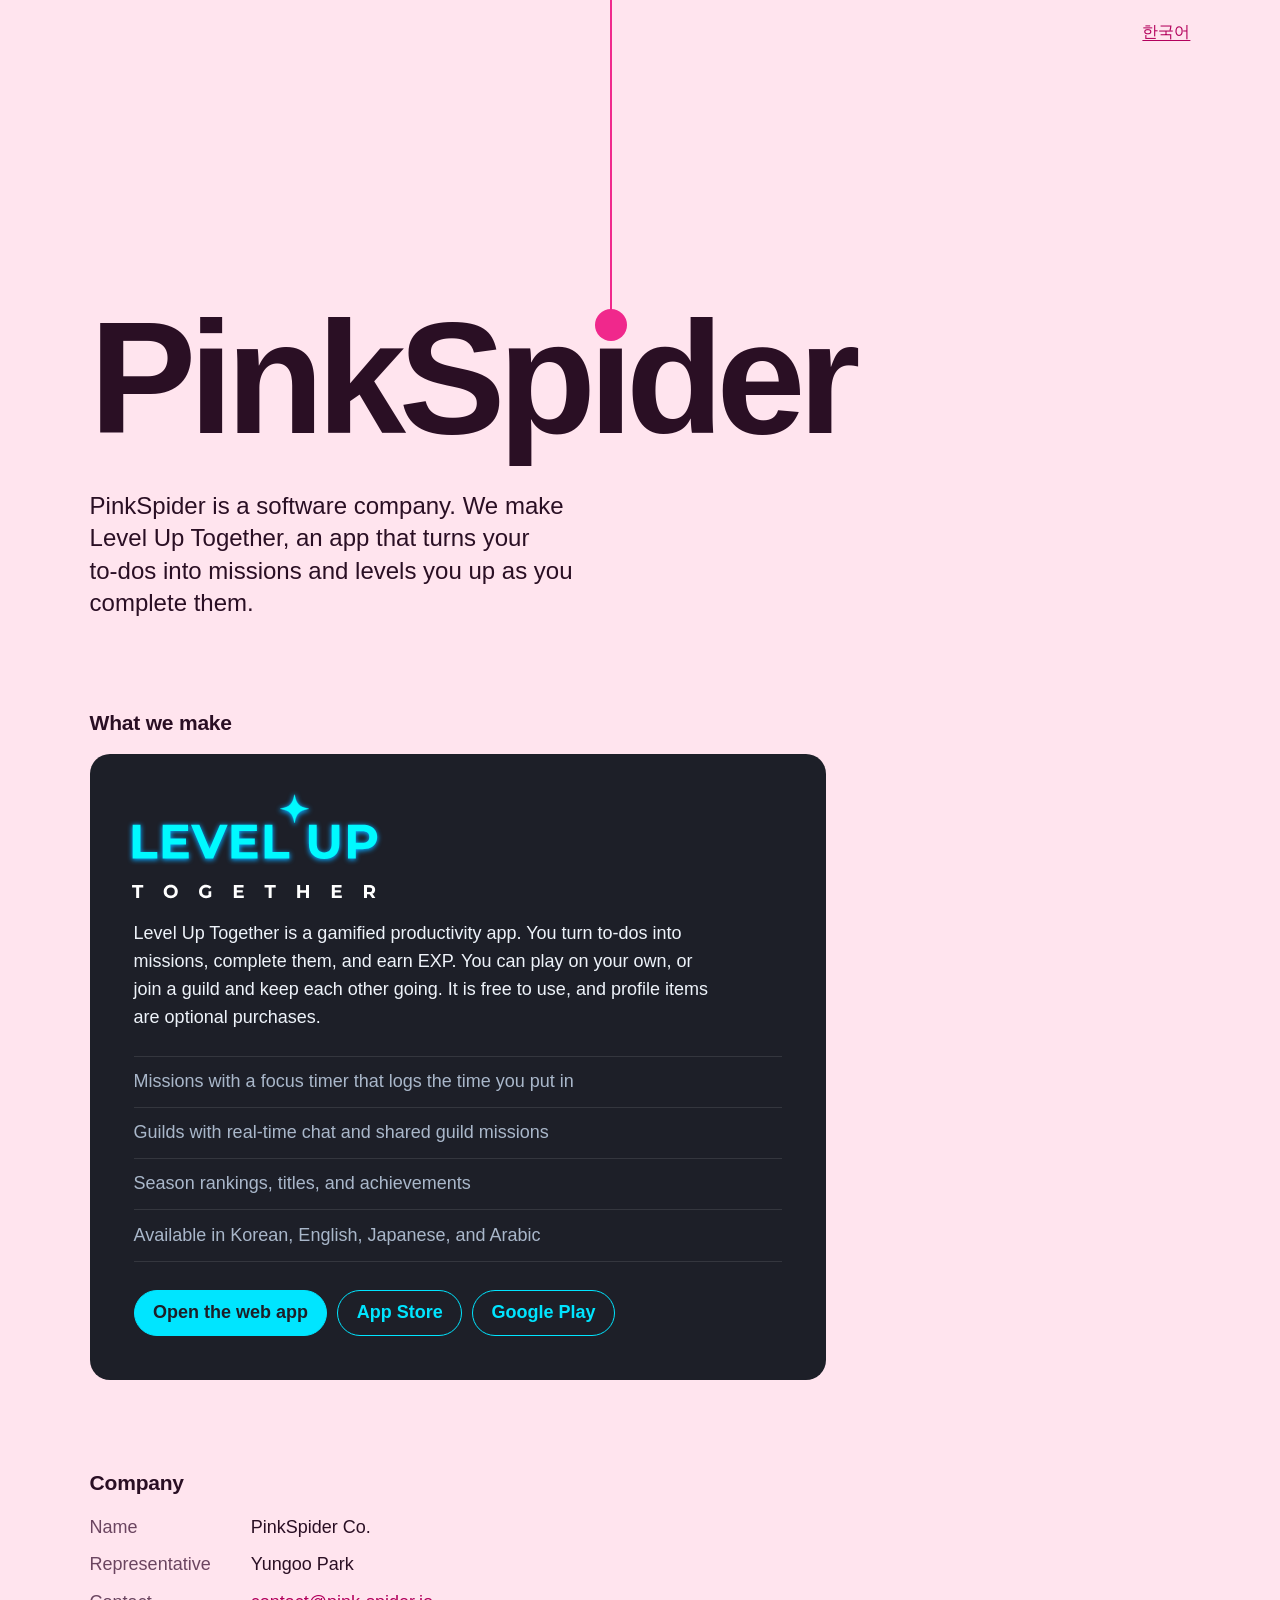
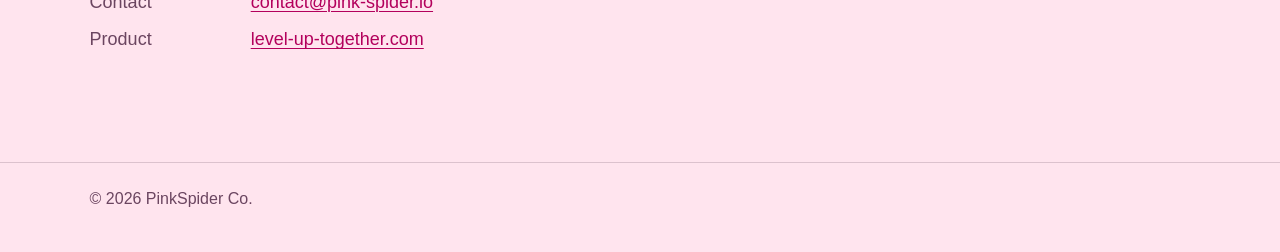
==== index.html @ 1b4ef824 "feat: [LUT-855] 회사 사이트 첫 페이지" ====
<!doctype html>
<html lang="en">
  <head>
    <meta charset="utf-8" />
    <meta name="viewport" content="width=device-width, initial-scale=1" />
    <title>PinkSpider | The company behind Level Up Together</title>
    <meta
      name="description"
      content="PinkSpider is the software company that makes Level Up Together, an app that turns to-dos into missions and levels you up as you complete them. Available on the web, iOS, and Android."
    />
    <link rel="canonical" href="https://pink-spider.io/" />
    <link rel="alternate" hreflang="en" href="https://pink-spider.io/" />
    <link rel="alternate" hreflang="ko" href="https://pink-spider.io/ko/" />
    <link rel="alternate" hreflang="x-default" href="https://pink-spider.io/" />
    <link rel="icon" href="/assets/favicon.svg" type="image/svg+xml" />
    <meta name="theme-color" content="#ffe4ee" media="(prefers-color-scheme: light)" />
    <meta name="theme-color" content="#210b1c" media="(prefers-color-scheme: dark)" />
    <meta property="og:type" content="website" />
    <meta property="og:site_name" content="PinkSpider" />
    <meta property="og:title" content="PinkSpider | The company behind Level Up Together" />
    <meta
      property="og:description"
      content="We make Level Up Together, an app that turns to-dos into missions and levels you up as you complete them."
    />
    <meta property="og:url" content="https://pink-spider.io/" />
    <meta property="og:image" content="https://pink-spider.io/assets/og.png" />
    <meta property="og:image:width" content="1200" />
    <meta property="og:image:height" content="630" />
    <meta property="og:locale" content="en_US" />
    <meta property="og:locale:alternate" content="ko_KR" />
    <meta name="twitter:card" content="summary_large_image" />
    <link rel="stylesheet" href="/assets/site.css" />
    <script type="application/ld+json">
      {
        "@context": "https://schema.org",
        "@type": "Organization",
        "name": "PinkSpider",
        "legalName": "PinkSpider Co.",
        "url": "https://pink-spider.io/",
        "email": "contact@pink-spider.io",
        "employee": {
          "@type": "Person",
          "name": "Yungoo Park",
          "jobTitle": "Representative"
        },
        "brand": {
          "@type": "Brand",
          "name": "Level Up Together",
          "url": "https://level-up-together.com/"
        },
        "sameAs": ["https://level-up-together.com/"]
      }
    </script>
  </head>
  <body>
    <a class="lang" href="/ko/" lang="ko" hreflang="ko">한국어</a>

    <main>
      <header class="hero">
        <h1 class="wordmark">PinkSp<span class="wordmark__i">i<span class="spider" aria-hidden="true"><span class="spider__body"></span></span></span>der</h1>
        <p class="lede">
          PinkSpider is a software company. We make Level Up Together, an app that turns your
          <span class="nowrap">to-dos</span> into missions and levels you up as you complete them.
        </p>
      </header>

      <section class="section" aria-labelledby="product-title">
        <h2 class="section__title" id="product-title">What we make</h2>
        <div class="product">
          <img
            class="product__logo"
            src="/assets/level-up-together.svg"
            alt="Level Up Together"
            width="906"
            height="404"
          />
          <p class="product__desc">
            Level Up Together is a gamified productivity app. You turn <span class="nowrap">to-dos</span> into missions,
            complete them, and earn EXP. You can play on your own, or join a guild and keep
            each other going. It is free to use, and profile items are optional purchases.
          </p>
          <ul class="product__facts">
            <li>Missions with a focus timer that logs the time you put in</li>
            <li>Guilds with real-time chat and shared guild missions</li>
            <li>Season rankings, titles, and achievements</li>
            <li>Available in Korean, English, Japanese, and Arabic</li>
          </ul>
          <p class="product__links">
            <a class="button button--solid" href="https://level-up-together.com/">Open the web app</a>
            <a
              class="button"
              href="https://apps.apple.com/app/id6791061267"
              aria-label="Level Up Together on the App Store"
              >App Store</a
            >
            <a
              class="button"
              href="https://play.google.com/store/apps/details?id=prod.level_up_together.com"
              aria-label="Level Up Together on Google Play"
              >Google Play</a
            >
          </p>
        </div>
      </section>

      <section class="section" aria-labelledby="company-title">
        <h2 class="section__title" id="company-title">Company</h2>
        <dl class="facts">
          <dt>Name</dt>
          <dd>PinkSpider Co.</dd>
          <dt>Representative</dt>
          <dd>Yungoo Park</dd>
          <dt>Contact</dt>
          <dd><a href="mailto:contact@pink-spider.io">contact@pink-spider.io</a></dd>
          <dt>Product</dt>
          <dd><a href="https://level-up-together.com/">level-up-together.com</a></dd>
        </dl>
      </section>
    </main>

    <footer class="footer">
      <p>© 2026 PinkSpider Co.</p>
    </footer>
  </body>
</html>
---- assets/site.css ----
/* PinkSpider 회사 사이트 — 한 장짜리 정적 페이지. 외부 요청(글꼴·스크립트·분석)이 없다. */

:root {
  color-scheme: light dark;

  /* 회사: 분홍 종이 위에 자줏빛 잉크, 거미줄 한 가닥 */
  --paper: #ffe4ee;
  --ink: #2a0f24;
  --ink-soft: #6b4560;
  --thread: #f0288c;
  --link: #b3005c;
  --rule: rgb(42 15 36 / 0.16);

  /* 제품(Level Up Together)은 자기 색 그대로 */
  --lut-bg: #1d1f28;
  --lut-ink: #eef3fa;
  --lut-soft: #a9b7ca;
  --lut-cyan: #00e5ff;
  --lut-rule: rgb(255 255 255 / 0.1);

  /* 글꼴 파일을 싣지 않는다. Helvetica·Arial 계열은 글자 치수가 서로 같아 워드마크의 점 위치가 기기마다 같다 */
  --sans: "Helvetica Neue", Helvetica, Arial, "Apple SD Gothic Neo", "Malgun Gothic",
    "Noto Sans KR", sans-serif;

  --gutter: clamp(1.25rem, 7vw, 6rem);
  --measure: 40rem;
}

@media (prefers-color-scheme: dark) {
  :root {
    --paper: #210b1c;
    --ink: #ffe4ee;
    --ink-soft: #cfa5bd;
    --thread: #ff5fae;
    --link: #ff93c8;
    --rule: rgb(255 228 238 / 0.18);
    --lut-bg: #14161d;
  }
}

*,
*::before,
*::after {
  box-sizing: border-box;
}

html {
  -webkit-text-size-adjust: 100%;
  text-size-adjust: 100%;
}

body {
  margin: 0;
  background: var(--paper);
  color: var(--ink);
  font: 1.125rem/1.55 var(--sans);
}

:lang(ko) {
  word-break: keep-all;
  overflow-wrap: anywhere;
}

a {
  color: var(--link);
  text-decoration-thickness: 0.08em;
  text-underline-offset: 0.18em;
}

a:hover {
  text-decoration-thickness: 0.16em;
}

:focus-visible {
  outline: 3px solid var(--thread);
  outline-offset: 3px;
  border-radius: 2px;
}

/* 언어 바꾸기 */
.lang {
  position: absolute;
  top: 1.25rem;
  right: var(--gutter);
  font-size: 1rem;
}

/* 첫 화면: 워드마크와 한 문장 */
.hero {
  padding: clamp(9rem, 34vh, 20rem) var(--gutter) 0;
}

.wordmark {
  margin: 0;
  font-size: clamp(3.1rem, 15.5vw, 10rem);
  font-weight: 700;
  letter-spacing: -0.045em;
  line-height: 0.9;
  white-space: nowrap;
}

/*
 * "Spider" 의 i 점이 실에 매달린 거미다.
 * .spider 는 높이 0·폭 100% 인 inline-block 을 왼쪽으로 100% 당겨 i 위에 겹친 것이다.
 * 그래서 가로는 i 폭의 한가운데(어떤 글꼴이든), 세로는 글자 기준선에서 잰 값(em)이 된다.
 */
.wordmark__i {
  position: relative;
  display: inline-block;
  margin-right: -0.045em; /* 감싼 글자에는 자간이 안 먹으므로 직접 준다 */
  letter-spacing: 0;
}

.spider {
  position: relative;
  display: inline-block;
  width: 100%;
  height: 0;
  margin-left: -100%;
  vertical-align: baseline;
}

/* 원래 i 점을 종이 색으로 가린다 */
.spider::before {
  content: "";
  position: absolute;
  bottom: 0.553em;
  left: -0.02em;
  right: -0.02em;
  height: 0.285em;
  background: var(--paper);
}

.spider__body {
  position: absolute;
  bottom: 0.578em;
  left: 50%;
  width: 0;
  height: 0;
}

/* 실 */
.spider__body::before {
  content: "";
  position: absolute;
  bottom: 0.19em;
  left: -0.75px;
  width: 1.5px;
  height: 130vh;
  background: var(--thread);
}

/* 거미(점) */
.spider__body::after {
  content: "";
  position: absolute;
  bottom: 0;
  left: -0.1em;
  width: 0.2em;
  height: 0.2em;
  border-radius: 50%;
  background: var(--thread);
}

@media (prefers-reduced-motion: no-preference) {
  .spider__body {
    animation: lower 1.3s cubic-bezier(0.22, 0.9, 0.3, 1.1) 0.25s both;
  }
}

@keyframes lower {
  from {
    transform: translateY(-70vh);
  }

  to {
    transform: none;
  }
}

.nowrap {
  white-space: nowrap;
}

.lede {
  max-width: 31rem;
  margin: clamp(1.5rem, 4vw, 2.5rem) 0 0;
  font-size: clamp(1.25rem, 2.7vw, 1.5rem);
  line-height: 1.35;
}

/* 본문 구역 */
.section {
  margin-top: clamp(3.5rem, 10vh, 6.5rem);
  padding: 0 var(--gutter);
}

.section__title {
  margin: 0 0 1.125rem;
  font-size: 1.3125rem;
  line-height: 1.25;
  letter-spacing: -0.01em;
}

/* 제품: 회사 종이 위에 놓인 제품의 세계 */
.product {
  max-width: 46rem;
  padding: clamp(1.5rem, 4.5vw, 2.75rem);
  border-radius: 1.25rem;
  background: var(--lut-bg);
  color: var(--lut-ink);
}

.product__logo {
  display: block;
  width: min(16rem, 78%);
  height: auto;
  margin: -0.5rem 0 0 -0.4rem;
}

.product__desc {
  max-width: 36rem;
  margin: 1rem 0 0;
}

.product__facts {
  margin: 1.5rem 0 0;
  padding: 0;
  list-style: none;
  color: var(--lut-soft);
}

.product__facts li {
  padding: 0.7rem 0;
  border-top: 1px solid var(--lut-rule);
}

.product__facts li:last-child {
  border-bottom: 1px solid var(--lut-rule);
}

.product__links {
  display: flex;
  flex-wrap: wrap;
  gap: 0.625rem;
  margin: 1.75rem 0 0;
}

.button {
  display: inline-block;
  padding: 0.7rem 1.15rem;
  border: 1.5px solid var(--lut-cyan);
  border-radius: 999px;
  color: var(--lut-cyan);
  font-weight: 700;
  line-height: 1.2;
  text-decoration: none;
}

.button:hover {
  background: rgb(0 229 255 / 0.12);
}

.button--solid {
  background: var(--lut-cyan);
  color: var(--lut-bg);
}

.button--solid:hover {
  background: #7df2ff;
}

.product :focus-visible {
  outline-color: #fff;
}

/* 회사 정보 */
.facts {
  display: grid;
  grid-template-columns: max-content 1fr;
  gap: 0.6rem 2.5rem;
  max-width: var(--measure);
  margin: 0;
}

.facts dt {
  color: var(--ink-soft);
}

.facts dd {
  margin: 0;
  overflow-wrap: anywhere;
}

@media (max-width: 26rem) {
  .facts {
    grid-template-columns: 1fr;
    gap: 0;
  }

  .facts dd {
    margin-bottom: 0.9rem;
  }
}

.footer {
  margin-top: clamp(4rem, 12vh, 7.5rem);
  padding: 1.5rem var(--gutter) 2.5rem;
  border-top: 1px solid var(--rule);
  color: var(--ink-soft);
  font-size: 1rem;
}

.footer p {
  margin: 0;
}

/* 없는 주소(404) */
.notfound {
  padding: clamp(6rem, 24vh, 14rem) var(--gutter) 0;
}

.notfound__title {
  margin: 0;
  font-size: clamp(2rem, 7vw, 3.75rem);
  line-height: 1.05;
  letter-spacing: -0.03em;
}

.notfound p {
  max-width: 31rem;
  margin: 1.25rem 0 0;
}
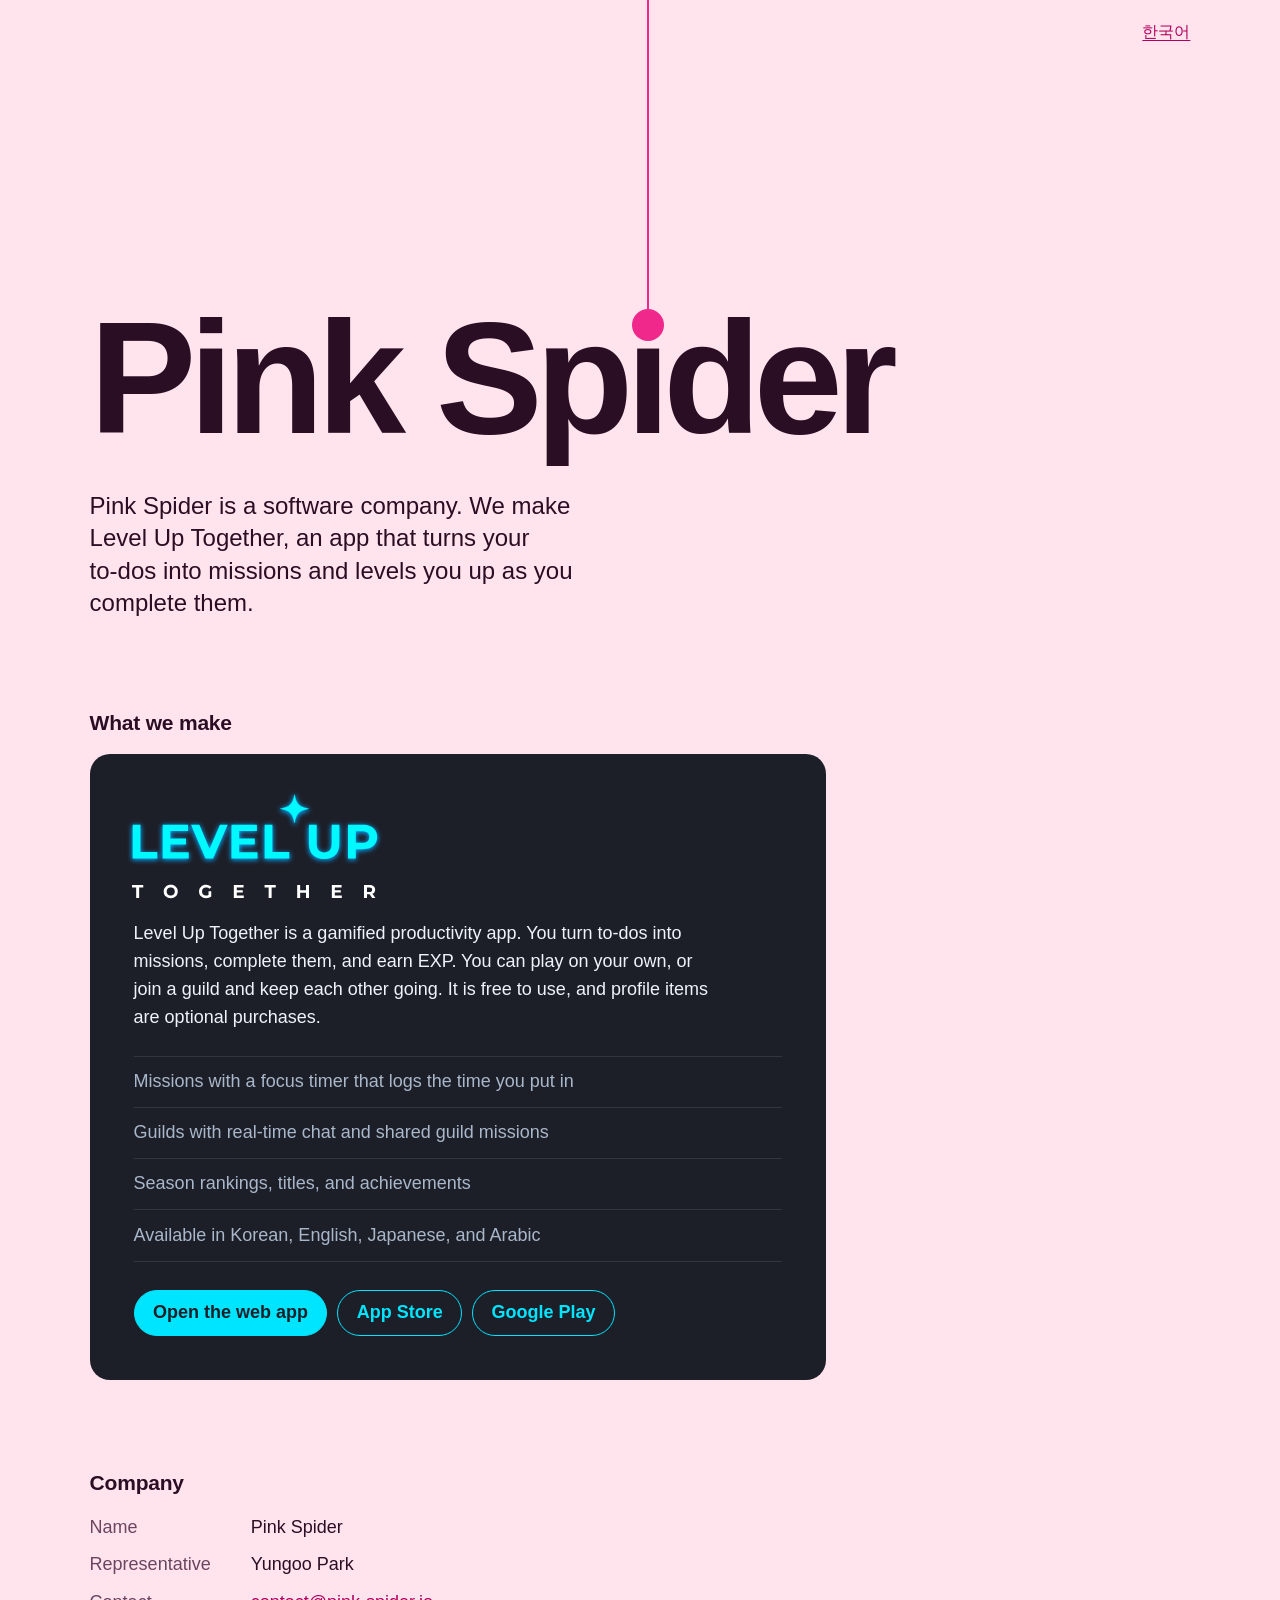
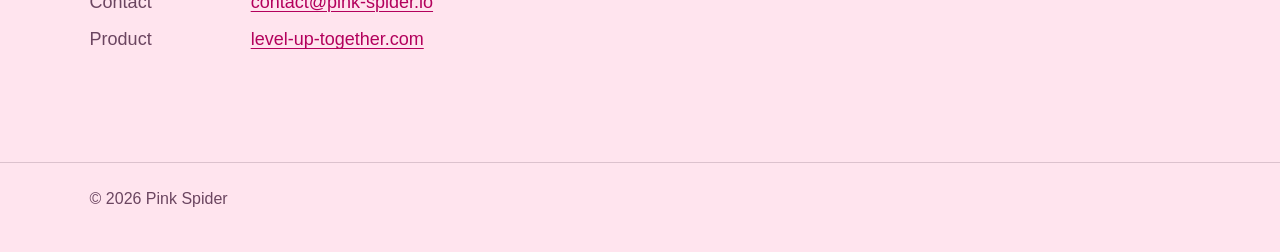
==== commit 60f773ef: "fix: [LUT-855] 회사 이름 Pink Spider 로 표기 통일" ====
--- a/index.html
+++ b/index.html
@@ -3,10 +3,10 @@
   <head>
     <meta charset="utf-8" />
     <meta name="viewport" content="width=device-width, initial-scale=1" />
-    <title>PinkSpider | The company behind Level Up Together</title>
+    <title>Pink Spider | The company behind Level Up Together</title>
     <meta
       name="description"
-      content="PinkSpider is the software company that makes Level Up Together, an app that turns to-dos into missions and levels you up as you complete them. Available on the web, iOS, and Android."
+      content="Pink Spider is the software company that makes Level Up Together, an app that turns to-dos into missions and levels you up as you complete them. Available on the web, iOS, and Android."
     />
     <link rel="canonical" href="https://pink-spider.io/" />
     <link rel="alternate" hreflang="en" href="https://pink-spider.io/" />
@@ -16,8 +16,8 @@
     <meta name="theme-color" content="#ffe4ee" media="(prefers-color-scheme: light)" />
     <meta name="theme-color" content="#210b1c" media="(prefers-color-scheme: dark)" />
     <meta property="og:type" content="website" />
-    <meta property="og:site_name" content="PinkSpider" />
-    <meta property="og:title" content="PinkSpider | The company behind Level Up Together" />
+    <meta property="og:site_name" content="Pink Spider" />
+    <meta property="og:title" content="Pink Spider | The company behind Level Up Together" />
     <meta
       property="og:description"
       content="We make Level Up Together, an app that turns to-dos into missions and levels you up as you complete them."
@@ -34,8 +34,7 @@
       {
         "@context": "https://schema.org",
         "@type": "Organization",
-        "name": "PinkSpider",
-        "legalName": "PinkSpider Co.",
+        "name": "Pink Spider",
         "url": "https://pink-spider.io/",
         "email": "contact@pink-spider.io",
         "employee": {
@@ -57,9 +56,9 @@
 
     <main>
       <header class="hero">
-        <h1 class="wordmark">PinkSp<span class="wordmark__i">i<span class="spider" aria-hidden="true"><span class="spider__body"></span></span></span>der</h1>
+        <h1 class="wordmark">Pink Sp<span class="wordmark__i">i<span class="spider" aria-hidden="true"><span class="spider__body"></span></span></span>der</h1>
         <p class="lede">
-          PinkSpider is a software company. We make Level Up Together, an app that turns your
+          Pink Spider is a software company. We make Level Up Together, an app that turns your
           <span class="nowrap">to-dos</span> into missions and levels you up as you complete them.
         </p>
       </header>
@@ -107,7 +106,7 @@
         <h2 class="section__title" id="company-title">Company</h2>
         <dl class="facts">
           <dt>Name</dt>
-          <dd>PinkSpider Co.</dd>
+          <dd>Pink Spider</dd>
           <dt>Representative</dt>
           <dd>Yungoo Park</dd>
           <dt>Contact</dt>
@@ -119,7 +118,7 @@
     </main>
 
     <footer class="footer">
-      <p>© 2026 PinkSpider Co.</p>
+      <p>© 2026 Pink Spider</p>
     </footer>
   </body>
 </html>
--- a/assets/site.css
+++ b/assets/site.css
@@ -1,4 +1,4 @@
-/* PinkSpider 회사 사이트 — 한 장짜리 정적 페이지. 외부 요청(글꼴·스크립트·분석)이 없다. */
+/* Pink Spider 회사 사이트 — 한 장짜리 정적 페이지. 외부 요청(글꼴·스크립트·분석)이 없다. */
 
 :root {
   color-scheme: light dark;
